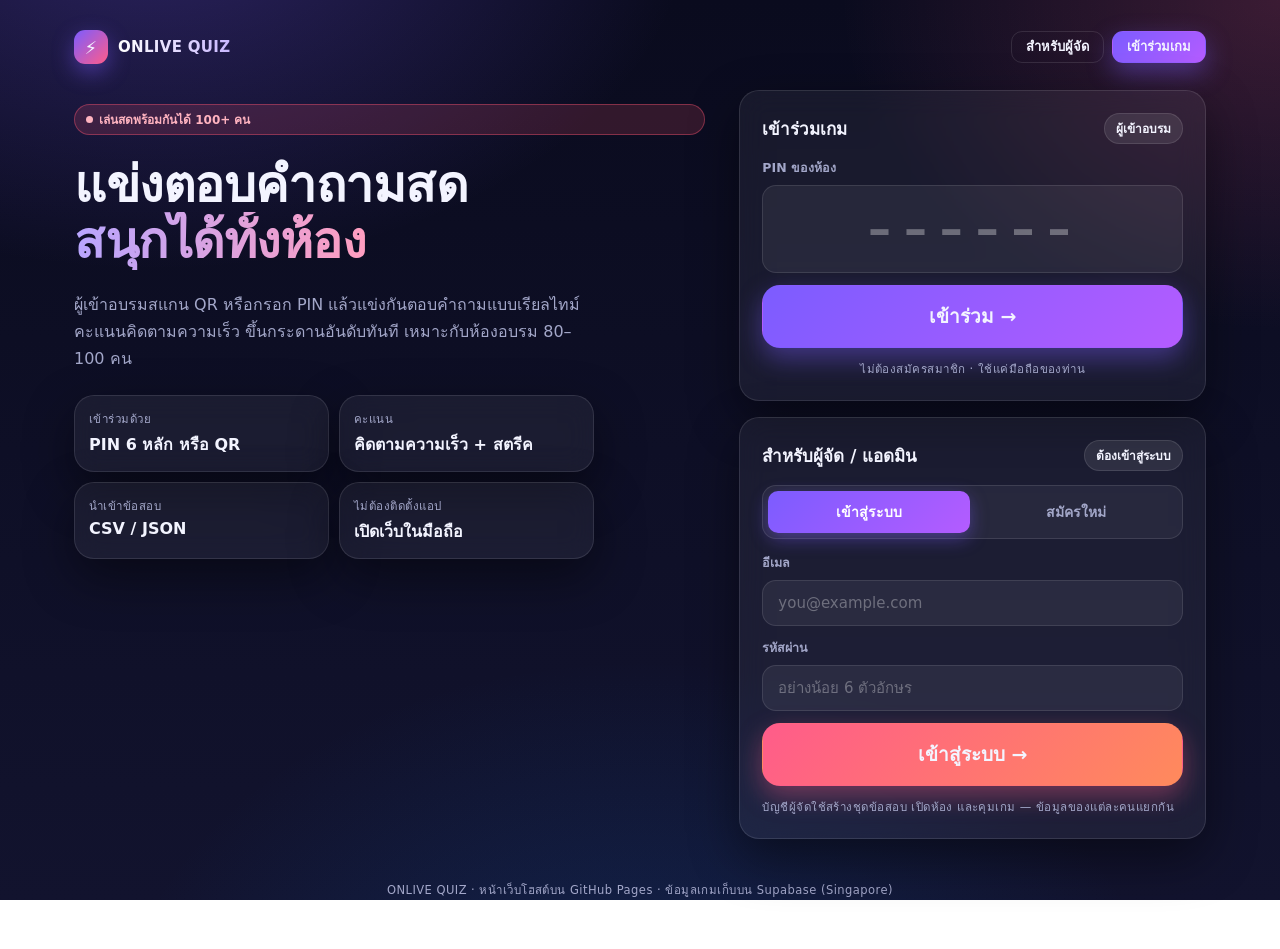
==== docs/index.html @ d0deea10 "feat: live quiz app (Kahoot-style) on GitHub Pages + Supabase - docs/: index, play, host, admin page" ====
<!DOCTYPE html>
<html lang="th">
<head>
<meta charset="utf-8" />
<meta name="viewport" content="width=device-width, initial-scale=1, viewport-fit=cover" />
<meta name="theme-color" content="#0a0b1e" />
<title>ONLIVE QUIZ — เกมตอบคำถามสดสำหรับการอบรม</title>
<link rel="icon" href="data:image/svg+xml,<svg xmlns='http://www.w3.org/2000/svg' viewBox='0 0 100 100'><text y='.9em' font-size='90'>⚡</text></svg>" />
<link rel="stylesheet" href="assets/css/app.css" />
</head>
<body>

<div class="wrap">
  <header class="row-between" style="padding:6px 0 26px">
    <div class="brand">
      <div class="logo">⚡</div>
      <div class="brand-name"><span>ONLIVE QUIZ</span></div>
    </div>
    <div class="row" style="gap:8px">
      <a class="btn btn-sm btn-ghost" href="#host">สำหรับผู้จัด</a>
      <a class="btn btn-sm btn-primary" href="#join">เข้าร่วมเกม</a>
    </div>
  </header>

  <main class="grid" style="grid-template-columns:1.15fr .85fr; align-items:start; gap:34px" id="hero-grid">
    <section class="col" style="gap:22px; padding-top:14px">
      <span class="pill pill-live"><i class="dot"></i> เล่นสดพร้อมกันได้ 100+ คน</span>
      <h1 style="font-size:clamp(30px,4.6vw,50px); font-weight:900; line-height:1.12">
        แข่งตอบคำถามสด<br/>
        <span style="background:linear-gradient(90deg,#b8a6ff,#ff9ec0); -webkit-background-clip:text; background-clip:text; color:transparent">สนุกได้ทั้งห้อง</span>
      </h1>
      <p class="muted" style="font-size:16px; line-height:1.7; max-width:520px">
        ผู้เข้าอบรมสแกน QR หรือกรอก PIN แล้วแข่งกันตอบคำถามแบบเรียลไทม์
        คะแนนคิดตามความเร็ว ขึ้นกระดานอันดับทันที เหมาะกับห้องอบรม 80–100 คน
      </p>
      <div class="grid grid-2" style="gap:10px; max-width:520px">
        <div class="card card-tight" style="padding:14px"><div class="tiny muted">เข้าร่วมด้วย</div><div style="font-weight:800; margin-top:4px">PIN 6 หลัก หรือ QR</div></div>
        <div class="card card-tight" style="padding:14px"><div class="tiny muted">คะแนน</div><div style="font-weight:800; margin-top:4px">คิดตามความเร็ว + สตรีค</div></div>
        <div class="card card-tight" style="padding:14px"><div class="tiny muted">นำเข้าข้อสอบ</div><div style="font-weight:800; margin-top:4px">CSV / JSON</div></div>
        <div class="card card-tight" style="padding:14px"><div class="tiny muted">ไม่ต้องติดตั้งแอป</div><div style="font-weight:800; margin-top:4px">เปิดเว็บในมือถือ</div></div>
      </div>
    </section>

    <section class="col" style="gap:16px">
      <div class="card" id="join">
        <div class="card-head"><div class="card-title">เข้าร่วมเกม</div><span class="pill">ผู้เข้าอบรม</span></div>
        <form id="join-form" class="col" style="gap:12px">
          <label class="field" style="margin:0">
            <span>PIN ของห้อง</span>
            <input id="pin-input" class="input-pin" inputmode="numeric" autocomplete="off"
                   maxlength="6" placeholder="––––––" aria-label="PIN" />
          </label>
          <button class="btn btn-primary btn-xl" type="submit">เข้าร่วม →</button>
        </form>
        <p class="tiny muted tc" style="margin-top:12px">ไม่ต้องสมัครสมาชิก · ใช้แค่มือถือของท่าน</p>
      </div>

      <div class="card" id="host">
        <div class="card-head"><div class="card-title">สำหรับผู้จัด / แอดมิน</div><span class="pill">ต้องเข้าสู่ระบบ</span></div>
        <div class="tabs" id="auth-tabs" style="margin-bottom:14px">
          <button data-mode="login" class="on">เข้าสู่ระบบ</button>
          <button data-mode="signup">สมัครใหม่</button>
        </div>
        <form id="auth-form" class="col" style="gap:12px">
          <label class="field" style="margin:0"><span>อีเมล</span>
            <input id="email" type="email" autocomplete="username" placeholder="you@example.com" required />
          </label>
          <label class="field" style="margin:0"><span>รหัสผ่าน</span>
            <input id="password" type="password" autocomplete="current-password" placeholder="อย่างน้อย 6 ตัวอักษร" required minlength="6" />
          </label>
          <button class="btn btn-accent btn-xl" id="auth-submit" type="submit">เข้าสู่ระบบ →</button>
        </form>
        <p class="tiny muted" style="margin-top:12px; line-height:1.6">
          บัญชีผู้จัดใช้สร้างชุดข้อสอบ เปิดห้อง และคุมเกม — ข้อมูลของแต่ละคนแยกกัน
        </p>
      </div>
    </section>
  </main>

  <footer class="tc muted tiny" style="padding:42px 0 26px">
    ONLIVE QUIZ · หน้าเว็บโฮสต์บน GitHub Pages · ข้อมูลเกมเก็บบน Supabase (Singapore)
  </footer>
</div>

<style>
@media (max-width:880px){
  #hero-grid{grid-template-columns:1fr !important;}
}
</style>

<script src="assets/js/vendor/supabase.js"></script>
<script src="assets/js/config.js"></script>
<script src="assets/js/util.js"></script>
<script src="assets/js/api.js"></script>
<script src="assets/js/page-index.js"></script>
</body>
</html>
---- docs/assets/css/app.css ----
/* ============================================================
   ONLIVE QUIZ — design system
   ธีมมืด อ่านง่ายบนโปรเจกเตอร์ และใหญ่พอสำหรับมือถือ
   ============================================================ */
:root{
  --bg:#0a0b1e;
  --bg-2:#12132e;
  --surface:rgba(255,255,255,.055);
  --surface-2:rgba(255,255,255,.09);
  --border:rgba(255,255,255,.11);
  --text:#f3f4ff;
  --muted:#a3a7c9;
  --primary:#7c5cff;
  --primary-2:#b45cff;
  --accent:#ff5c8a;
  --ok:#2fd27a;
  --warn:#ffc247;
  --bad:#ff5670;
  --radius:20px;
  --radius-sm:12px;
  --shadow:0 18px 50px rgba(0,0,0,.45);
  --a1:#e21b3c; --a2:#1368ce; --a3:#d89e00; --a4:#26890c; --a5:#864cbf; --a6:#0aa3a3;
  --font:"IBM Plex Sans Thai","Noto Sans Thai","Sarabun","Segoe UI",system-ui,-apple-system,sans-serif;
}

*{box-sizing:border-box}
html,body{height:100%}
body{
  margin:0; font-family:var(--font); color:var(--text);
  background:
    radial-gradient(900px 600px at 12% -10%, rgba(124,92,255,.30), transparent 60%),
    radial-gradient(800px 600px at 100% 0%, rgba(255,92,138,.20), transparent 55%),
    radial-gradient(900px 700px at 50% 120%, rgba(19,104,206,.22), transparent 60%),
    linear-gradient(180deg,var(--bg) 0%, var(--bg-2) 100%);
  background-attachment:fixed;
  -webkit-font-smoothing:antialiased;
  overflow-wrap:break-word;
}
a{color:inherit}
h1,h2,h3,h4{margin:0; line-height:1.2; letter-spacing:-.01em}
p{margin:0}
button{font-family:inherit}
::selection{background:rgba(124,92,255,.45)}

.wrap{max-width:1180px; margin:0 auto; padding:24px}
.wrap-narrow{max-width:620px; margin:0 auto; padding:24px}
.center{display:grid; place-items:center}
.hidden{display:none !important}
.row{display:flex; gap:12px; align-items:center}
.row-between{display:flex; gap:12px; align-items:center; justify-content:space-between}
.col{display:flex; flex-direction:column; gap:12px}
.spacer{flex:1}
.muted{color:var(--muted)}
.small{font-size:13px}
.tiny{font-size:11.5px; letter-spacing:.04em}
.mono{font-variant-numeric:tabular-nums; font-family:ui-monospace,SFMono-Regular,Menlo,monospace}
.tc{text-align:center}

/* ---------- brand ---------- */
.brand{display:flex; align-items:center; gap:10px; font-weight:800; letter-spacing:.02em}
.brand .logo{
  width:34px; height:34px; border-radius:11px; display:grid; place-items:center; font-size:18px;
  background:linear-gradient(135deg,var(--primary),var(--accent)); box-shadow:0 8px 22px rgba(124,92,255,.45);
}
.brand-name{font-size:15px}
.brand-name span{background:linear-gradient(90deg,#fff,#c9b8ff); -webkit-background-clip:text; background-clip:text; color:transparent}

/* ---------- cards ---------- */
.card{
  background:var(--surface); border:1px solid var(--border); border-radius:var(--radius);
  padding:22px; box-shadow:var(--shadow); backdrop-filter:blur(14px); -webkit-backdrop-filter:blur(14px);
}
.card-tight{padding:16px}
.card-head{display:flex; align-items:center; justify-content:space-between; gap:12px; margin-bottom:14px}
.card-title{font-size:17px; font-weight:700}

/* ---------- form ---------- */
label.field{display:block; margin-bottom:14px}
label.field > span{display:block; font-size:12.5px; color:var(--muted); margin-bottom:7px; font-weight:600}
input,textarea,select{
  width:100%; padding:13px 15px; border-radius:14px; color:var(--text); font-size:15px;
  background:rgba(255,255,255,.06); border:1px solid var(--border); outline:none;
  transition:border-color .15s, background .15s, box-shadow .15s; font-family:inherit;
}
input:focus,textarea:focus,select:focus{border-color:rgba(124,92,255,.85); background:rgba(124,92,255,.10); box-shadow:0 0 0 4px rgba(124,92,255,.16)}
input::placeholder,textarea::placeholder{color:rgba(255,255,255,.32)}
textarea{resize:vertical; min-height:90px; line-height:1.55}
select option{background:#191a35; color:#fff}

.input-pin{
  font-size:clamp(30px,9vw,46px); font-weight:800; letter-spacing:.28em; text-align:center;
  padding:16px 18px 16px 24px; font-variant-numeric:tabular-nums;
}
.input-nick{font-size:19px; font-weight:600; text-align:center}

/* ---------- buttons ---------- */
.btn{
  display:inline-flex; align-items:center; justify-content:center; gap:9px;
  padding:13px 22px; border-radius:14px; border:1px solid var(--border);
  background:var(--surface-2); color:var(--text); font-size:15px; font-weight:700;
  cursor:pointer; transition:transform .12s, filter .15s, background .15s, opacity .15s;
  text-decoration:none; white-space:nowrap; line-height:1.1;
}
.btn:hover{filter:brightness(1.12)}
.btn:active{transform:scale(.975)}
.btn:disabled{opacity:.45; cursor:not-allowed; transform:none; filter:none}
.btn-primary{background:linear-gradient(135deg,var(--primary),var(--primary-2)); border-color:transparent; box-shadow:0 10px 26px rgba(124,92,255,.42)}
.btn-accent{background:linear-gradient(135deg,#ff5c8a,#ff8a5c); border-color:transparent; box-shadow:0 10px 26px rgba(255,92,138,.38)}
.btn-ok{background:linear-gradient(135deg,#22b866,#2fd27a); border-color:transparent; box-shadow:0 10px 26px rgba(47,210,122,.30); color:#04240f}
.btn-ghost{background:transparent}
.btn-danger{background:rgba(255,86,112,.14); border-color:rgba(255,86,112,.4); color:#ffd0d6}
.btn-lg{padding:17px 30px; font-size:17px; border-radius:16px}
.btn-xl{padding:20px 34px; font-size:19px; border-radius:18px; width:100%}
.btn-sm{padding:8px 14px; font-size:13px; border-radius:11px}
.btn-icon{padding:9px; width:38px; height:38px; border-radius:11px}
.btn-block{width:100%}

/* ---------- badges / pills ---------- */
.pill{display:inline-flex; align-items:center; gap:6px; padding:5px 11px; border-radius:999px; font-size:12px; font-weight:700; background:var(--surface-2); border:1px solid var(--border)}
.pill-ok{background:rgba(47,210,122,.16); border-color:rgba(47,210,122,.35); color:#8cf3b8}
.pill-warn{background:rgba(255,194,71,.14); border-color:rgba(255,194,71,.35); color:#ffd98a}
.pill-live{background:rgba(255,86,112,.16); border-color:rgba(255,86,112,.4); color:#ffb3c0}
.dot{width:7px; height:7px; border-radius:50%; background:currentColor; box-shadow:0 0 0 0 currentColor; animation:pulse 1.8s infinite}
@keyframes pulse{0%{box-shadow:0 0 0 0 rgba(255,86,112,.55)}70%{box-shadow:0 0 0 9px rgba(255,86,112,0)}100%{box-shadow:0 0 0 0 rgba(255,86,112,0)}}

/* ---------- layout bits ---------- */
.grid{display:grid; gap:16px}
.grid-2{grid-template-columns:repeat(2,minmax(0,1fr))}
.grid-3{grid-template-columns:repeat(3,minmax(0,1fr))}
@media(max-width:820px){.grid-2,.grid-3{grid-template-columns:1fr}}

/* ---------- answer buttons ---------- */
.answers{display:grid; grid-template-columns:repeat(2,minmax(0,1fr)); gap:12px}
.answers.count-2{grid-template-columns:1fr}
.answers.count-3 .ans:last-child{grid-column:span 2}
.answers.single{grid-template-columns:1fr}
.ans{
  position:relative; display:flex; align-items:center; gap:13px; text-align:left;
  padding:19px 18px; border-radius:16px; border:none; color:#fff; font-weight:700;
  font-size:clamp(15px,2.1vw,19px); cursor:pointer; min-height:74px;
  box-shadow:0 9px 22px rgba(0,0,0,.32); transition:transform .1s, filter .15s, opacity .2s;
  overflow:hidden;
}
.ans:hover:not(:disabled){filter:brightness(1.09); transform:translateY(-2px)}
.ans:active:not(:disabled){transform:scale(.985)}
.ans:disabled{cursor:default}
.ans .shape{flex:0 0 auto; font-size:21px; opacity:.95; width:26px; text-align:center}
.ans .lbl{flex:1; line-height:1.3}
.ans .mark{flex:0 0 auto; font-size:19px}
.ans .bar{position:absolute; left:0; bottom:0; height:4px; background:rgba(255,255,255,.35); width:0; transition:width .2s}
.ans.c1{background:linear-gradient(135deg,#e21b3c,#c2112f)}
.ans.c2{background:linear-gradient(135deg,#1368ce,#0f55ab)}
.ans.c3{background:linear-gradient(135deg,#d89e00,#b98600)}
.ans.c4{background:linear-gradient(135deg,#26890c,#1d6d09)}
.ans.c5{background:linear-gradient(135deg,#864cbf,#6f3ba3)}
.ans.c6{background:linear-gradient(135deg,#0aa3a3,#078787)}
.ans.chosen{outline:4px solid rgba(255,255,255,.92); outline-offset:3px}
.ans.dim{opacity:.32; filter:grayscale(.55)}
.ans.correct{animation:pop .4s ease; box-shadow:0 0 0 4px rgba(47,210,122,.75), 0 10px 26px rgba(0,0,0,.4)}
.ans.wrong{animation:shake .35s}
@keyframes pop{0%{transform:scale(1)}45%{transform:scale(1.035)}100%{transform:scale(1)}}
@keyframes shake{0%,100%{transform:translateX(0)}22%{transform:translateX(-7px)}55%{transform:translateX(6px)}80%{transform:translateX(-3px)}}

/* ---------- timer ---------- */
.timer{position:relative; display:grid; place-items:center; width:86px; height:86px; flex:0 0 auto}
.timer svg{transform:rotate(-90deg); width:86px; height:86px}
.timer circle{fill:none; stroke-width:7; stroke-linecap:round}
.timer .track{stroke:rgba(255,255,255,.12)}
.timer .prog{stroke:url(#tg); transition:stroke-dashoffset .25s linear}
.timer .num{position:absolute; font-size:27px; font-weight:800; font-variant-numeric:tabular-nums}

/* ---------- player join card ---------- */
.hero{min-height:100dvh; display:grid; place-items:center; padding:26px 16px}
.hero-card{width:100%; max-width:460px}
.join-logo{width:74px; height:74px; margin:0 auto 16px; border-radius:22px; display:grid; place-items:center; font-size:36px;
  background:linear-gradient(135deg,var(--primary),var(--accent)); box-shadow:0 16px 42px rgba(124,92,255,.5)}

/* ---------- question screen (player) ---------- */
.play-shell{min-height:100dvh; display:flex; flex-direction:column; padding:14px; gap:12px; max-width:820px; margin:0 auto}
.play-top{display:flex; align-items:center; gap:10px; padding:4px 2px}
.prompt{
  font-size:clamp(19px,3.4vw,27px); font-weight:800; line-height:1.35; text-align:center;
  padding:20px 18px; border-radius:18px; background:var(--surface); border:1px solid var(--border);
  min-height:96px; display:grid; place-items:center;
}
.qimg{max-height:190px; max-width:100%; border-radius:14px; object-fit:contain; margin:0 auto; display:block}

/* ---------- misc ---------- */
.pin-display{font-size:clamp(44px,10vw,74px); font-weight:900; letter-spacing:.14em; font-variant-numeric:tabular-nums; line-height:1}
.qr{background:#fff; padding:10px; border-radius:14px; width:174px; height:174px; display:grid; place-items:center}
.qr svg{width:154px; height:154px; display:block}
.players-grid{display:grid; grid-template-columns:repeat(auto-fill,minmax(132px,1fr)); gap:8px}
.player-chip{
  padding:10px 12px; border-radius:12px; background:var(--surface-2); border:1px solid var(--border);
  font-weight:600; font-size:14px; display:flex; align-items:center; gap:7px; animation:slidein .3s ease;
  overflow:hidden; text-overflow:ellipsis; white-space:nowrap;
}
@keyframes slidein{from{opacity:0; transform:translateY(7px)}to{opacity:1; transform:none}}
.players-grid.empty{border:1px dashed rgba(255,255,255,.14); border-radius:14px; padding:22px; text-align:center; color:var(--muted); font-size:13.5px}

.res-list{display:flex; flex-direction:column; gap:7px}
.res-row{display:flex; align-items:center; gap:10px; padding:10px 12px; border-radius:12px; background:var(--surface-2); animation:slidein .25s}
.res-row.me{background:rgba(124,92,255,.22); border:1px solid rgba(124,92,255,.5)}
.rank{width:26px; text-align:center; font-weight:800; color:var(--muted); font-variant-numeric:tabular-nums}
.rank.top{color:var(--warn)}

.bars{display:flex; flex-direction:column; gap:9px}
.bar-row{display:grid; grid-template-columns:1fr 46px; gap:10px; align-items:center}
.bar-wrap{height:26px; border-radius:8px; background:rgba(255,255,255,.07); overflow:hidden}
.bar-fill{height:100%; border-radius:8px; transition:width .6s cubic-bezier(.2,.8,.2,1)}
.bar-row .n{font-weight:800; font-size:14px; text-align:right; font-variant-numeric:tabular-nums}

.stat{display:flex; flex-direction:column; gap:2px}
.stat .v{font-size:26px; font-weight:800; line-height:1; font-variant-numeric:tabular-nums}
.stat .k{font-size:11.5px; color:var(--muted); letter-spacing:.05em; text-transform:uppercase}

.toast-host{position:fixed; left:50%; bottom:22px; transform:translateX(-50%); z-index:9999; display:flex; flex-direction:column; gap:8px; align-items:center; pointer-events:none; width:calc(100% - 32px); max-width:420px}
.toast{
  padding:12px 18px; border-radius:14px; background:rgba(24,25,48,.97); border:1px solid var(--border);
  font-size:14px; font-weight:600; box-shadow:0 14px 40px rgba(0,0,0,.5); animation:toastin .25s ease;
  text-align:center;
}
.toast.err{background:rgba(90,18,32,.97); border-color:rgba(255,86,112,.5); color:#ffd9e0}
.toast.ok{background:rgba(14,66,40,.97); border-color:rgba(47,210,122,.45); color:#b9ffd6}
@keyframes toastin{from{opacity:0; transform:translateY(10px)}to{opacity:1; transform:none}}

/* ---------- quiz admin ---------- */
.quiz-card{display:flex; flex-direction:column; gap:12px; padding:18px; border-radius:16px; background:var(--surface); border:1px solid var(--border); transition:transform .15s, border-color .15s}
.quiz-card:hover{transform:translateY(-2px); border-color:rgba(124,92,255,.5)}
.quiz-emoji{width:48px; height:48px; border-radius:14px; display:grid; place-items:center; font-size:24px; background:var(--surface-2); border:1px solid var(--border)}
.q-item{padding:14px; border-radius:14px; background:var(--surface); border:1px solid var(--border); display:flex; flex-direction:column; gap:10px}
.q-item .qnum{width:26px; height:26px; border-radius:8px; background:rgba(124,92,255,.25); color:#d7ccff; display:grid; place-items:center; font-size:12.5px; font-weight:800; flex:0 0 auto}
.opt-dot{width:11px; height:11px; border-radius:50%; display:inline-block; margin-right:6px}
.correct-tag{font-size:11px; font-weight:800; color:#04140a; background:var(--ok); padding:2px 7px; border-radius:6px}

table.tbl{width:100%; border-collapse:collapse; font-size:14px}
table.tbl th{text-align:left; font-size:11.5px; letter-spacing:.05em; text-transform:uppercase; color:var(--muted); padding:8px 10px; border-bottom:1px solid var(--border)}
table.tbl td{padding:10px; border-bottom:1px solid rgba(255,255,255,.06)}

.tabs{display:flex; gap:6px; padding:5px; border-radius:14px; background:rgba(255,255,255,.05); border:1px solid var(--border)}
.tabs button{flex:1; padding:10px 14px; border-radius:10px; border:none; background:transparent; color:var(--muted); font-weight:700; font-size:14px; cursor:pointer; transition:.15s}
.tabs button.on{background:linear-gradient(135deg,var(--primary),var(--primary-2)); color:#fff; box-shadow:0 6px 18px rgba(124,92,255,.4)}

.lobby-hero{display:grid; grid-template-columns:1fr auto; gap:26px; align-items:center}
@media(max-width:720px){.lobby-hero{grid-template-columns:1fr; justify-items:center; text-align:center}}

.loader{width:26px; height:26px; border-radius:50%; border:3px solid rgba(255,255,255,.18); border-top-color:#fff; animation:spin .7s linear infinite; margin:0 auto}
@keyframes spin{to{transform:rotate(360deg)}}
.screen{display:none; flex-direction:column; gap:14px}
.screen.on{display:flex}
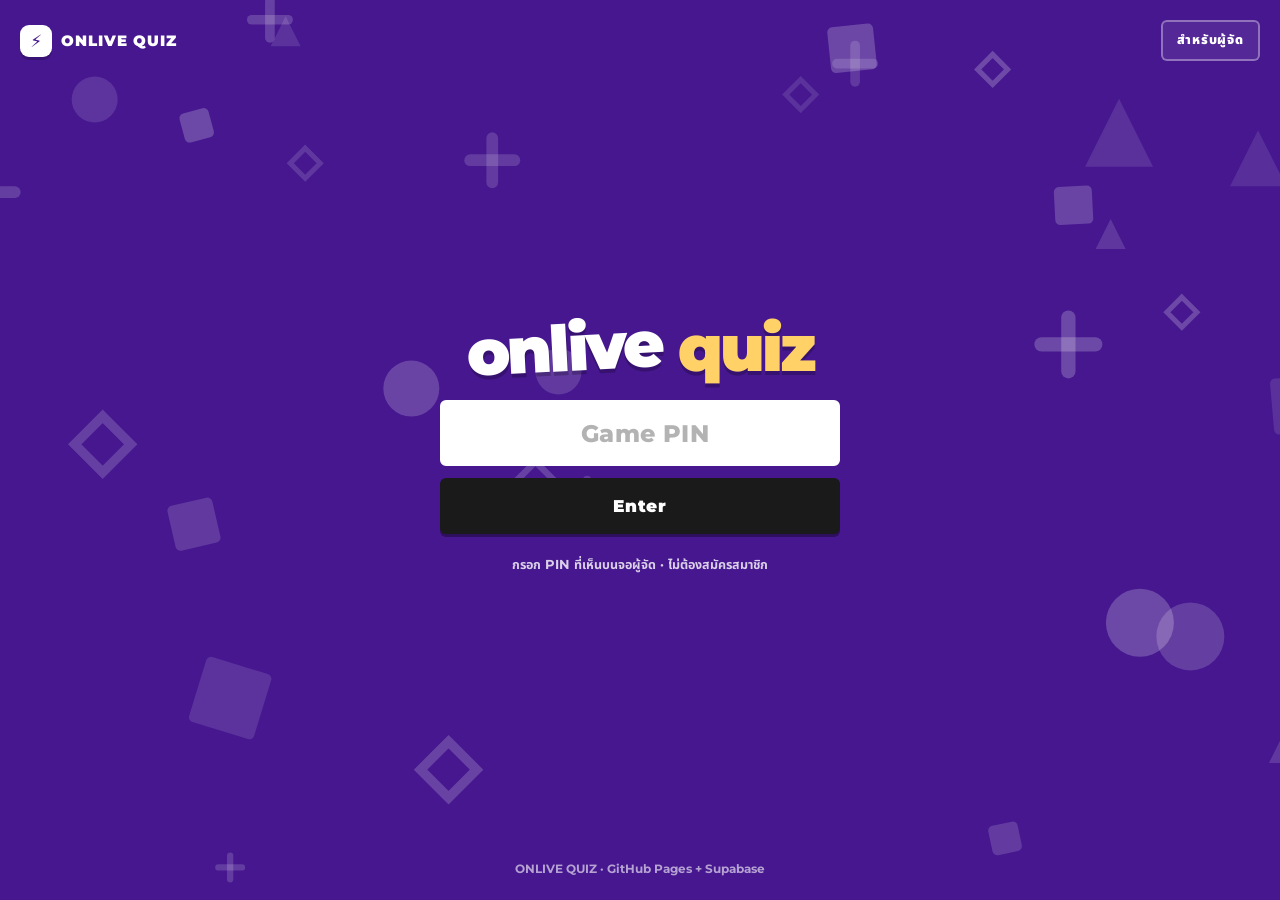
==== commit 62540e4c: "style: redesign UI to Kahoot visual language - purple confetti background + white cards (players), w" ====
--- a/docs/index.html
+++ b/docs/index.html
@@ -3,60 +3,41 @@
 <head>
 <meta charset="utf-8" />
 <meta name="viewport" content="width=device-width, initial-scale=1, viewport-fit=cover" />
-<meta name="theme-color" content="#0a0b1e" />
+<meta name="theme-color" content="#46178f" />
 <title>ONLIVE QUIZ — เกมตอบคำถามสดสำหรับการอบรม</title>
-<link rel="icon" href="data:image/svg+xml,<svg xmlns='http://www.w3.org/2000/svg' viewBox='0 0 100 100'><text y='.9em' font-size='90'>⚡</text></svg>" />
+<link rel="icon" href="data:image/svg+xml,<svg xmlns='http://www.w3.org/2000/svg' viewBox='0 0 100 100'><rect width='100' height='100' rx='22' fill='%2346178f'/><text x='50' y='72' font-size='58' text-anchor='middle' fill='white' font-family='sans-serif' font-weight='bold'>Q</text></svg>" />
 <link rel="stylesheet" href="assets/css/app.css" />
 </head>
-<body>
+<body class="theme-join">
 
-<div class="wrap">
-  <header class="row-between" style="padding:6px 0 26px">
+<div class="k-page">
+
+  <header class="k-topbar">
     <div class="brand">
       <div class="logo">⚡</div>
-      <div class="brand-name"><span>ONLIVE QUIZ</span></div>
+      <div class="brand-name">Onlive Quiz</div>
     </div>
-    <div class="row" style="gap:8px">
-      <a class="btn btn-sm btn-ghost" href="#host">สำหรับผู้จัด</a>
-      <a class="btn btn-sm btn-primary" href="#join">เข้าร่วมเกม</a>
-    </div>
+    <button class="k-link" id="toggle-host">สำหรับผู้จัด</button>
   </header>
 
-  <main class="grid" style="grid-template-columns:1.15fr .85fr; align-items:start; gap:34px" id="hero-grid">
-    <section class="col" style="gap:22px; padding-top:14px">
-      <span class="pill pill-live"><i class="dot"></i> เล่นสดพร้อมกันได้ 100+ คน</span>
-      <h1 style="font-size:clamp(30px,4.6vw,50px); font-weight:900; line-height:1.12">
-        แข่งตอบคำถามสด<br/>
-        <span style="background:linear-gradient(90deg,#b8a6ff,#ff9ec0); -webkit-background-clip:text; background-clip:text; color:transparent">สนุกได้ทั้งห้อง</span>
-      </h1>
-      <p class="muted" style="font-size:16px; line-height:1.7; max-width:520px">
-        ผู้เข้าอบรมสแกน QR หรือกรอก PIN แล้วแข่งกันตอบคำถามแบบเรียลไทม์
-        คะแนนคิดตามความเร็ว ขึ้นกระดานอันดับทันที เหมาะกับห้องอบรม 80–100 คน
-      </p>
-      <div class="grid grid-2" style="gap:10px; max-width:520px">
-        <div class="card card-tight" style="padding:14px"><div class="tiny muted">เข้าร่วมด้วย</div><div style="font-weight:800; margin-top:4px">PIN 6 หลัก หรือ QR</div></div>
-        <div class="card card-tight" style="padding:14px"><div class="tiny muted">คะแนน</div><div style="font-weight:800; margin-top:4px">คิดตามความเร็ว + สตรีค</div></div>
-        <div class="card card-tight" style="padding:14px"><div class="tiny muted">นำเข้าข้อสอบ</div><div style="font-weight:800; margin-top:4px">CSV / JSON</div></div>
-        <div class="card card-tight" style="padding:14px"><div class="tiny muted">ไม่ต้องติดตั้งแอป</div><div style="font-weight:800; margin-top:4px">เปิดเว็บในมือถือ</div></div>
-      </div>
-    </section>
+  <main class="k-main">
+    <div class="k-logo-big"><span>onlive</span> <em>quiz</em></div>
 
-    <section class="col" style="gap:16px">
-      <div class="card" id="join">
-        <div class="card-head"><div class="card-title">เข้าร่วมเกม</div><span class="pill">ผู้เข้าอบรม</span></div>
-        <form id="join-form" class="col" style="gap:12px">
-          <label class="field" style="margin:0">
-            <span>PIN ของห้อง</span>
-            <input id="pin-input" class="input-pin" inputmode="numeric" autocomplete="off"
-                   maxlength="6" placeholder="––––––" aria-label="PIN" />
-          </label>
-          <button class="btn btn-primary btn-xl" type="submit">เข้าร่วม →</button>
-        </form>
-        <p class="tiny muted tc" style="margin-top:12px">ไม่ต้องสมัครสมาชิก · ใช้แค่มือถือของท่าน</p>
-      </div>
+    <form class="k-join" id="join-form" autocomplete="off">
+      <input id="pin-input" class="k-input" inputmode="numeric" maxlength="6"
+             placeholder="Game PIN" aria-label="Game PIN" />
+      <button class="btn-enter" type="submit">Enter</button>
+    </form>
 
-      <div class="card" id="host">
-        <div class="card-head"><div class="card-title">สำหรับผู้จัด / แอดมิน</div><span class="pill">ต้องเข้าสู่ระบบ</span></div>
+    <p class="k-note">กรอก PIN ที่เห็นบนจอผู้จัด · ไม่ต้องสมัครสมาชิก</p>
+
+    <!-- ============ ผู้จัด ============ -->
+    <div class="k-host hidden" id="host">
+      <div class="card">
+        <div class="card-head">
+          <div class="card-title">สำหรับผู้จัด / แอดมิน</div>
+          <span class="pill" id="host-badge">ต้องเข้าสู่ระบบ</span>
+        </div>
         <div class="tabs" id="auth-tabs" style="margin-bottom:14px">
           <button data-mode="login" class="on">เข้าสู่ระบบ</button>
           <button data-mode="signup">สมัครใหม่</button>
@@ -68,25 +49,19 @@
           <label class="field" style="margin:0"><span>รหัสผ่าน</span>
             <input id="password" type="password" autocomplete="current-password" placeholder="อย่างน้อย 6 ตัวอักษร" required minlength="6" />
           </label>
-          <button class="btn btn-accent btn-xl" id="auth-submit" type="submit">เข้าสู่ระบบ →</button>
+          <button class="btn-enter" id="auth-submit" type="submit">เข้าสู่ระบบ</button>
         </form>
         <p class="tiny muted" style="margin-top:12px; line-height:1.6">
-          บัญชีผู้จัดใช้สร้างชุดข้อสอบ เปิดห้อง และคุมเกม — ข้อมูลของแต่ละคนแยกกัน
+          บัญชีผู้จัดใช้สร้างชุดข้อสอบ เปิดห้อง และคุมเกม
         </p>
       </div>
-    </section>
+    </div>
   </main>
 
-  <footer class="tc muted tiny" style="padding:42px 0 26px">
-    ONLIVE QUIZ · หน้าเว็บโฮสต์บน GitHub Pages · ข้อมูลเกมเก็บบน Supabase (Singapore)
+  <footer class="tc" style="padding:10px 0 4px; color:rgba(255,255,255,.6); font-size:11.5px; font-weight:700">
+    ONLIVE QUIZ · GitHub Pages + Supabase
   </footer>
 </div>
-
-<style>
-@media (max-width:880px){
-  #hero-grid{grid-template-columns:1fr !important;}
-}
-</style>
 
 <script src="assets/js/vendor/supabase.js"></script>
 <script src="assets/js/config.js"></script>
--- a/docs/assets/css/app.css
+++ b/docs/assets/css/app.css
@@ -1,250 +1,548 @@
-/* ============================================================
-   ONLIVE QUIZ — design system
-   ธีมมืด อ่านง่ายบนโปรเจกเตอร์ และใหญ่พอสำหรับมือถือ
-   ============================================================ */
+/* ============================================================================
+   ONLIVE QUIZ — visual system (Kahoot-style)
+   ผู้เล่น = พื้นม่วง + การ์ดขาว / จอผู้จัด = พื้นขาว อ่านชัดบนโปรเจกเตอร์
+   ============================================================================ */
+
+@font-face{
+  font-family:"Montserrat";
+  src:url("../fonts/montserrat-latin.woff2") format("woff2");
+  font-weight:100 900; font-style:normal; font-display:swap;
+}
+@font-face{
+  font-family:"Noto Sans Thai";
+  src:url("../fonts/noto-sans-thai.woff2") format("woff2");
+  font-weight:100 900; font-style:normal; font-display:swap;
+}
+
 :root{
-  --bg:#0a0b1e;
-  --bg-2:#12132e;
-  --surface:rgba(255,255,255,.055);
-  --surface-2:rgba(255,255,255,.09);
-  --border:rgba(255,255,255,.11);
-  --text:#f3f4ff;
-  --muted:#a3a7c9;
-  --primary:#7c5cff;
-  --primary-2:#b45cff;
-  --accent:#ff5c8a;
-  --ok:#2fd27a;
-  --warn:#ffc247;
-  --bad:#ff5670;
-  --radius:20px;
-  --radius-sm:12px;
-  --shadow:0 18px 50px rgba(0,0,0,.45);
-  --a1:#e21b3c; --a2:#1368ce; --a3:#d89e00; --a4:#26890c; --a5:#864cbf; --a6:#0aa3a3;
-  --font:"IBM Plex Sans Thai","Noto Sans Thai","Sarabun","Segoe UI",system-ui,-apple-system,sans-serif;
+  --purple:#46178f;
+  --purple-2:#5b21b6;
+  --purple-3:#864cbf;
+  --purple-deep:#2b0a5f;
+  --ink:#1a1a1a;
+  --ink-2:#3d3d3d;
+  --gray:#6b6b6b;
+  --line:#e2e2e2;
+  --bg:#f2f2f2;
+  --white:#fff;
+
+  --a1:#e21b43;   /* สามเหลี่ยม แดง */
+  --a2:#1368ce;   /* ข้าวหลามตัด น้ำเงิน */
+  --a3:#ffa602;   /* วงกลม เหลือง */
+  --a4:#26890c;   /* สี่เหลี่ยม เขียว */
+  --a5:#864cbf;
+  --a6:#0aa3a3;
+
+  --ok:#26890c;
+  --bad:#e21b43;
+
+  --radius:10px;
+  --radius-lg:16px;
+  --shadow-card:0 2px 0 rgba(0,0,0,.07), 0 10px 30px rgba(0,0,0,.10);
+  --shadow-tile:inset 0 -5px 0 rgba(0,0,0,.20);
+  --font:"Montserrat","Noto Sans Thai","Sarabun",system-ui,-apple-system,"Segoe UI",sans-serif;
+
+  --fg:var(--ink);
+  --muted:var(--gray);
 }
 
 *{box-sizing:border-box}
-html,body{height:100%}
+html{-webkit-text-size-adjust:100%}
 body{
-  margin:0; font-family:var(--font); color:var(--text);
-  background:
-    radial-gradient(900px 600px at 12% -10%, rgba(124,92,255,.30), transparent 60%),
-    radial-gradient(800px 600px at 100% 0%, rgba(255,92,138,.20), transparent 55%),
-    radial-gradient(900px 700px at 50% 120%, rgba(19,104,206,.22), transparent 60%),
-    linear-gradient(180deg,var(--bg) 0%, var(--bg-2) 100%);
-  background-attachment:fixed;
+  margin:0; min-height:100vh;
+  font-family:var(--font);
+  color:var(--fg);
+  background:var(--bg);
+  font-weight:600;
   -webkit-font-smoothing:antialiased;
   overflow-wrap:break-word;
 }
 a{color:inherit}
-h1,h2,h3,h4{margin:0; line-height:1.2; letter-spacing:-.01em}
+h1,h2,h3,h4{margin:0; line-height:1.15; letter-spacing:-.02em}
 p{margin:0}
-button{font-family:inherit}
-::selection{background:rgba(124,92,255,.45)}
-
-.wrap{max-width:1180px; margin:0 auto; padding:24px}
-.wrap-narrow{max-width:620px; margin:0 auto; padding:24px}
+button,input,textarea,select{font-family:inherit}
+::selection{background:rgba(70,23,143,.25)}
+
+/* ---------- พื้นหลังธีมม่วง (หน้าแรก + ผู้เล่น) ---------- */
+body.theme-play,
+body.theme-join{
+  --fg:#fff; --muted:rgba(255,255,255,.78);
+  background:var(--purple);
+}
+body.theme-play::before,
+body.theme-join::before{
+  content:""; position:fixed; inset:0; z-index:0; pointer-events:none;
+  background:url("../img/confetti.svg") center/cover no-repeat;
+}
+body.theme-play > *,
+body.theme-join > *{position:relative; z-index:1}
+
+/* ---------- helpers ---------- */
+.hidden{display:none !important}
+.wrap{max-width:1200px; margin:0 auto; padding:22px}
+.wrap-narrow{max-width:600px; margin:0 auto; padding:22px}
 .center{display:grid; place-items:center}
-.hidden{display:none !important}
-.row{display:flex; gap:12px; align-items:center}
+.row{display:flex; gap:10px; align-items:center}
 .row-between{display:flex; gap:12px; align-items:center; justify-content:space-between}
 .col{display:flex; flex-direction:column; gap:12px}
 .spacer{flex:1}
 .muted{color:var(--muted)}
-.small{font-size:13px}
-.tiny{font-size:11.5px; letter-spacing:.04em}
-.mono{font-variant-numeric:tabular-nums; font-family:ui-monospace,SFMono-Regular,Menlo,monospace}
+.small{font-size:13.5px}
+.tiny{font-size:11.5px; letter-spacing:.06em}
+.mono{font-variant-numeric:tabular-nums; font-feature-settings:"tnum"}
 .tc{text-align:center}
-
-/* ---------- brand ---------- */
-.brand{display:flex; align-items:center; gap:10px; font-weight:800; letter-spacing:.02em}
-.brand .logo{
-  width:34px; height:34px; border-radius:11px; display:grid; place-items:center; font-size:18px;
-  background:linear-gradient(135deg,var(--primary),var(--accent)); box-shadow:0 8px 22px rgba(124,92,255,.45);
-}
-.brand-name{font-size:15px}
-.brand-name span{background:linear-gradient(90deg,#fff,#c9b8ff); -webkit-background-clip:text; background-clip:text; color:transparent}
-
-/* ---------- cards ---------- */
-.card{
-  background:var(--surface); border:1px solid var(--border); border-radius:var(--radius);
-  padding:22px; box-shadow:var(--shadow); backdrop-filter:blur(14px); -webkit-backdrop-filter:blur(14px);
-}
-.card-tight{padding:16px}
-.card-head{display:flex; align-items:center; justify-content:space-between; gap:12px; margin-bottom:14px}
-.card-title{font-size:17px; font-weight:700}
-
-/* ---------- form ---------- */
-label.field{display:block; margin-bottom:14px}
-label.field > span{display:block; font-size:12.5px; color:var(--muted); margin-bottom:7px; font-weight:600}
-input,textarea,select{
-  width:100%; padding:13px 15px; border-radius:14px; color:var(--text); font-size:15px;
-  background:rgba(255,255,255,.06); border:1px solid var(--border); outline:none;
-  transition:border-color .15s, background .15s, box-shadow .15s; font-family:inherit;
-}
-input:focus,textarea:focus,select:focus{border-color:rgba(124,92,255,.85); background:rgba(124,92,255,.10); box-shadow:0 0 0 4px rgba(124,92,255,.16)}
-input::placeholder,textarea::placeholder{color:rgba(255,255,255,.32)}
-textarea{resize:vertical; min-height:90px; line-height:1.55}
-select option{background:#191a35; color:#fff}
-
-.input-pin{
-  font-size:clamp(30px,9vw,46px); font-weight:800; letter-spacing:.28em; text-align:center;
-  padding:16px 18px 16px 24px; font-variant-numeric:tabular-nums;
-}
-.input-nick{font-size:19px; font-weight:600; text-align:center}
-
-/* ---------- buttons ---------- */
-.btn{
-  display:inline-flex; align-items:center; justify-content:center; gap:9px;
-  padding:13px 22px; border-radius:14px; border:1px solid var(--border);
-  background:var(--surface-2); color:var(--text); font-size:15px; font-weight:700;
-  cursor:pointer; transition:transform .12s, filter .15s, background .15s, opacity .15s;
-  text-decoration:none; white-space:nowrap; line-height:1.1;
-}
-.btn:hover{filter:brightness(1.12)}
-.btn:active{transform:scale(.975)}
-.btn:disabled{opacity:.45; cursor:not-allowed; transform:none; filter:none}
-.btn-primary{background:linear-gradient(135deg,var(--primary),var(--primary-2)); border-color:transparent; box-shadow:0 10px 26px rgba(124,92,255,.42)}
-.btn-accent{background:linear-gradient(135deg,#ff5c8a,#ff8a5c); border-color:transparent; box-shadow:0 10px 26px rgba(255,92,138,.38)}
-.btn-ok{background:linear-gradient(135deg,#22b866,#2fd27a); border-color:transparent; box-shadow:0 10px 26px rgba(47,210,122,.30); color:#04240f}
-.btn-ghost{background:transparent}
-.btn-danger{background:rgba(255,86,112,.14); border-color:rgba(255,86,112,.4); color:#ffd0d6}
-.btn-lg{padding:17px 30px; font-size:17px; border-radius:16px}
-.btn-xl{padding:20px 34px; font-size:19px; border-radius:18px; width:100%}
-.btn-sm{padding:8px 14px; font-size:13px; border-radius:11px}
-.btn-icon{padding:9px; width:38px; height:38px; border-radius:11px}
-.btn-block{width:100%}
-
-/* ---------- badges / pills ---------- */
-.pill{display:inline-flex; align-items:center; gap:6px; padding:5px 11px; border-radius:999px; font-size:12px; font-weight:700; background:var(--surface-2); border:1px solid var(--border)}
-.pill-ok{background:rgba(47,210,122,.16); border-color:rgba(47,210,122,.35); color:#8cf3b8}
-.pill-warn{background:rgba(255,194,71,.14); border-color:rgba(255,194,71,.35); color:#ffd98a}
-.pill-live{background:rgba(255,86,112,.16); border-color:rgba(255,86,112,.4); color:#ffb3c0}
-.dot{width:7px; height:7px; border-radius:50%; background:currentColor; box-shadow:0 0 0 0 currentColor; animation:pulse 1.8s infinite}
-@keyframes pulse{0%{box-shadow:0 0 0 0 rgba(255,86,112,.55)}70%{box-shadow:0 0 0 9px rgba(255,86,112,0)}100%{box-shadow:0 0 0 0 rgba(255,86,112,0)}}
-
-/* ---------- layout bits ---------- */
 .grid{display:grid; gap:16px}
 .grid-2{grid-template-columns:repeat(2,minmax(0,1fr))}
 .grid-3{grid-template-columns:repeat(3,minmax(0,1fr))}
-@media(max-width:820px){.grid-2,.grid-3{grid-template-columns:1fr}}
-
-/* ---------- answer buttons ---------- */
+@media(max-width:860px){.grid-2,.grid-3{grid-template-columns:1fr}}
+
+/* ---------- โลโก้ ---------- */
+.brand{display:flex; align-items:center; gap:9px; font-weight:900; letter-spacing:-.02em}
+.brand .logo{
+  width:32px; height:32px; border-radius:9px; display:grid; place-items:center; font-size:17px;
+  background:#fff; color:var(--purple); box-shadow:0 3px 0 rgba(0,0,0,.18);
+}
+.brand-name{font-size:15px; text-transform:uppercase; letter-spacing:.06em}
+body.theme-host .brand .logo,
+body.theme-admin .brand .logo{background:var(--purple); color:#fff}
+
+/* โลโก้ใหญ่กลางหน้าร่วมเกม */
+.k-logo-big{
+  font-weight:900; font-size:clamp(40px,9vw,64px); line-height:.95; text-align:center;
+  letter-spacing:-.045em; color:#fff;
+  text-shadow:0 4px 0 rgba(0,0,0,.22);
+  text-transform:lowercase;
+}
+.k-logo-big span{display:inline-block; transform:rotate(-3deg)}
+.k-logo-big em{font-style:normal; color:#ffd166}
+
+/* ---------- การ์ด ---------- */
+.card{
+  --fg:var(--ink); --muted:var(--gray);
+  background:#fff; color:var(--fg);
+  border-radius:var(--radius); padding:20px;
+  box-shadow:var(--shadow-card);
+  border:1px solid var(--line);
+}
+.card-tight{padding:14px}
+.card-head{display:flex; align-items:center; justify-content:space-between; gap:12px; margin-bottom:14px; flex-wrap:wrap}
+.card-title{font-size:16px; font-weight:900; text-transform:uppercase; letter-spacing:.03em; color:var(--ink)}
+
+/* ---------- ฟอร์ม ---------- */
+label.field{display:block; margin-bottom:14px}
+label.field > span{display:block; font-size:11.5px; font-weight:900; letter-spacing:.09em; text-transform:uppercase; color:var(--muted); margin-bottom:7px}
+input,textarea,select{
+  width:100%; padding:13px 15px; border-radius:6px; font-size:15px; font-weight:700;
+  color:var(--ink); background:#fff; border:2px solid var(--line); outline:none;
+  transition:border-color .15s, box-shadow .15s;
+}
+input::placeholder,textarea::placeholder{color:#a9a9a9; font-weight:600}
+input:focus,textarea:focus,select:focus{border-color:var(--purple); box-shadow:0 0 0 4px rgba(70,23,143,.12)}
+textarea{resize:vertical; min-height:90px; line-height:1.55; font-weight:600}
+select option{background:#fff; color:var(--ink)}
+input[type=file]{padding:9px 11px; font-weight:600; font-size:13px}
+input[type=checkbox],input[type=radio]{width:auto}
+
+/* ---------- ปุ่ม ---------- */
+.btn{
+  display:inline-flex; align-items:center; justify-content:center; gap:8px;
+  padding:12px 20px; border-radius:6px; border:2px solid transparent;
+  font-size:15px; font-weight:900; letter-spacing:.01em; cursor:pointer;
+  transition:transform .08s, filter .15s, background .15s, box-shadow .15s;
+  text-decoration:none; white-space:nowrap; line-height:1.15;
+  background:#fff; color:var(--ink); border-color:var(--line);
+  box-shadow:0 2px 0 rgba(0,0,0,.10);
+}
+.btn:hover{filter:brightness(1.03)}
+.btn:active{transform:translateY(2px); box-shadow:none}
+.btn:disabled{opacity:.42; cursor:not-allowed; transform:none; box-shadow:none}
+.btn-primary{background:var(--purple); color:#fff; border-color:transparent; box-shadow:0 3px 0 rgba(0,0,0,.24)}
+.btn-accent{background:#ffa602; color:#1a1a1a; border-color:transparent; box-shadow:0 3px 0 rgba(0,0,0,.2)}
+.btn-ok{background:var(--ok); color:#fff; border-color:transparent; box-shadow:0 3px 0 rgba(0,0,0,.22)}
+.btn-dark{background:#1a1a1a; color:#fff; border-color:transparent; box-shadow:0 3px 0 rgba(0,0,0,.3)}
+.btn-ghost{background:transparent; box-shadow:none; border-color:var(--line); color:var(--fg)}
+.btn-danger{background:#fff; color:var(--bad); border-color:rgba(226,27,67,.4)}
+.btn-lg{padding:15px 26px; font-size:16px; border-radius:8px}
+.btn-xl{padding:17px 24px; font-size:17px; border-radius:8px; width:100%}
+.btn-sm{padding:7px 13px; font-size:12.5px; border-radius:6px}
+.btn-icon{padding:0; width:34px; height:34px; border-radius:6px}
+.btn-block{width:100%}
+
+/* ปุ่มหลักแบบ Kahoot (Enter / Okay, go!) */
+.btn-enter{
+  width:100%; padding:18px 24px; border-radius:6px; border:none;
+  background:#1a1a1a; color:#fff; font-size:17px; font-weight:900;
+  letter-spacing:.04em; cursor:pointer; box-shadow:0 3px 0 rgba(0,0,0,.35);
+  transition:transform .08s, filter .15s;
+}
+.btn-enter:hover{filter:brightness(1.15)}
+.btn-enter:active{transform:translateY(2px); box-shadow:none}
+.btn-enter:disabled{opacity:.5; cursor:not-allowed}
+
+/* ---------- pills/badges ---------- */
+.pill{
+  display:inline-flex; align-items:center; gap:6px; padding:5px 10px; border-radius:99px;
+  font-size:11.5px; font-weight:900; letter-spacing:.05em; text-transform:uppercase;
+  background:rgba(0,0,0,.06); color:var(--fg); border:1px solid transparent;
+}
+body.theme-play .pill,body.theme-join .pill{background:rgba(255,255,255,.18); color:#fff}
+.card .pill,
+body.theme-play .card .pill{background:rgba(0,0,0,.07); color:var(--ink)}
+.pill-ok{background:rgba(38,137,12,.14) !important; color:#1e6b09 !important}
+.pill-warn{background:rgba(255,166,2,.2) !important; color:#8a5a00 !important}
+.pill-live{background:rgba(226,27,67,.14) !important; color:#b81638 !important}
+.dot{width:7px; height:7px; border-radius:50%; background:currentColor; animation:kpulse 1.6s infinite}
+@keyframes kpulse{0%{box-shadow:0 0 0 0 rgba(226,27,67,.35)}70%{box-shadow:0 0 0 8px rgba(226,27,67,0)}100%{box-shadow:0 0 0 0 rgba(226,27,67,0)}}
+
+/* ============================================================================
+   หน้าแรก / เข้าร่วม (kahoot.it style)
+   ============================================================================ */
+.k-page{min-height:100dvh; display:flex; flex-direction:column; padding:20px}
+.k-topbar{display:flex; align-items:center; justify-content:space-between; gap:12px}
+.k-link{
+  color:#fff; font-weight:900; font-size:12.5px; text-transform:uppercase; letter-spacing:.07em;
+  text-decoration:none; padding:9px 14px; border-radius:6px; border:2px solid rgba(255,255,255,.35);
+  background:rgba(255,255,255,.08); cursor:pointer;
+}
+.k-link:hover{background:rgba(255,255,255,.18)}
+.k-main{flex:1; display:flex; flex-direction:column; align-items:center; justify-content:center; gap:22px; padding:20px 0 40px}
+.k-join{width:100%; max-width:400px; display:flex; flex-direction:column; gap:12px}
+.k-input{
+  height:66px; border-radius:6px; border:2px solid #fff; background:#fff;
+  font-size:24px; font-weight:900; text-align:center; color:var(--ink);
+  letter-spacing:.22em; padding:0 12px 0 22px;
+}
+.k-input::placeholder{color:#b3b3b3; letter-spacing:.02em; font-weight:800}
+.k-input:focus{border-color:#1a1a1a; box-shadow:0 0 0 4px rgba(255,255,255,.25)}
+.k-note{color:rgba(255,255,255,.8); font-size:12.5px; text-align:center; font-weight:700}
+
+/* การ์ดเข้าสู่ระบบผู้จัด (ขาว) */
+.k-host{width:100%; max-width:400px}
+.k-host .card{border-radius:10px}
+.tabs{display:flex; gap:6px; padding:4px; border-radius:8px; background:#f0f0f0; border:1px solid var(--line)}
+.tabs button{
+  flex:1; padding:9px 12px; border-radius:6px; border:none; background:transparent; color:var(--gray);
+  font-weight:900; font-size:12.5px; text-transform:uppercase; letter-spacing:.05em; cursor:pointer;
+}
+.tabs button.on{background:var(--purple); color:#fff; box-shadow:0 2px 0 rgba(0,0,0,.2)}
+
+/* ============================================================================
+   ปุ่มคำตอบ (ไทล์สี 4 แบบ)
+   ============================================================================ */
 .answers{display:grid; grid-template-columns:repeat(2,minmax(0,1fr)); gap:12px}
 .answers.count-2{grid-template-columns:1fr}
+.answers.count-3{grid-template-columns:1fr 1fr}
 .answers.count-3 .ans:last-child{grid-column:span 2}
-.answers.single{grid-template-columns:1fr}
 .ans{
-  position:relative; display:flex; align-items:center; gap:13px; text-align:left;
-  padding:19px 18px; border-radius:16px; border:none; color:#fff; font-weight:700;
-  font-size:clamp(15px,2.1vw,19px); cursor:pointer; min-height:74px;
-  box-shadow:0 9px 22px rgba(0,0,0,.32); transition:transform .1s, filter .15s, opacity .2s;
+  position:relative; display:flex; align-items:center; gap:14px; text-align:left;
+  padding:16px 18px; min-height:86px; border:none; border-radius:6px;
+  color:#fff; font-weight:900; font-size:clamp(16px,2.2vw,21px); line-height:1.25;
+  cursor:pointer; box-shadow:var(--shadow-tile);
+  transition:transform .08s, filter .12s, opacity .2s, outline-color .15s;
   overflow:hidden;
 }
-.ans:hover:not(:disabled){filter:brightness(1.09); transform:translateY(-2px)}
-.ans:active:not(:disabled){transform:scale(.985)}
+.ans:hover:not(:disabled){filter:brightness(1.1)}
+.ans:active:not(:disabled){transform:translateY(3px); box-shadow:none}
 .ans:disabled{cursor:default}
-.ans .shape{flex:0 0 auto; font-size:21px; opacity:.95; width:26px; text-align:center}
-.ans .lbl{flex:1; line-height:1.3}
-.ans .mark{flex:0 0 auto; font-size:19px}
-.ans .bar{position:absolute; left:0; bottom:0; height:4px; background:rgba(255,255,255,.35); width:0; transition:width .2s}
-.ans.c1{background:linear-gradient(135deg,#e21b3c,#c2112f)}
-.ans.c2{background:linear-gradient(135deg,#1368ce,#0f55ab)}
-.ans.c3{background:linear-gradient(135deg,#d89e00,#b98600)}
-.ans.c4{background:linear-gradient(135deg,#26890c,#1d6d09)}
-.ans.c5{background:linear-gradient(135deg,#864cbf,#6f3ba3)}
-.ans.c6{background:linear-gradient(135deg,#0aa3a3,#078787)}
-.ans.chosen{outline:4px solid rgba(255,255,255,.92); outline-offset:3px}
-.ans.dim{opacity:.32; filter:grayscale(.55)}
-.ans.correct{animation:pop .4s ease; box-shadow:0 0 0 4px rgba(47,210,122,.75), 0 10px 26px rgba(0,0,0,.4)}
-.ans.wrong{animation:shake .35s}
-@keyframes pop{0%{transform:scale(1)}45%{transform:scale(1.035)}100%{transform:scale(1)}}
-@keyframes shake{0%,100%{transform:translateX(0)}22%{transform:translateX(-7px)}55%{transform:translateX(6px)}80%{transform:translateX(-3px)}}
-
-/* ---------- timer ---------- */
-.timer{position:relative; display:grid; place-items:center; width:86px; height:86px; flex:0 0 auto}
-.timer svg{transform:rotate(-90deg); width:86px; height:86px}
-.timer circle{fill:none; stroke-width:7; stroke-linecap:round}
-.timer .track{stroke:rgba(255,255,255,.12)}
-.timer .prog{stroke:url(#tg); transition:stroke-dashoffset .25s linear}
-.timer .num{position:absolute; font-size:27px; font-weight:800; font-variant-numeric:tabular-nums}
-
-/* ---------- player join card ---------- */
-.hero{min-height:100dvh; display:grid; place-items:center; padding:26px 16px}
-.hero-card{width:100%; max-width:460px}
-.join-logo{width:74px; height:74px; margin:0 auto 16px; border-radius:22px; display:grid; place-items:center; font-size:36px;
-  background:linear-gradient(135deg,var(--primary),var(--accent)); box-shadow:0 16px 42px rgba(124,92,255,.5)}
-
-/* ---------- question screen (player) ---------- */
-.play-shell{min-height:100dvh; display:flex; flex-direction:column; padding:14px; gap:12px; max-width:820px; margin:0 auto}
-.play-top{display:flex; align-items:center; gap:10px; padding:4px 2px}
+.ans .shape{
+  flex:0 0 auto; width:32px; height:32px; display:grid; place-items:center;
+  font-size:22px; line-height:1; color:#fff;
+}
+.ans .lbl{flex:1; min-width:0}
+.ans .mark{flex:0 0 auto; font-size:22px}
+.ans .bar{position:absolute; left:0; bottom:0; height:5px; background:rgba(255,255,255,.45); width:0; transition:width .2s}
+.ans.c1{background:var(--a1)} .ans.c2{background:var(--a2)} .ans.c3{background:var(--a3)}
+.ans.c4{background:var(--a4)} .ans.c5{background:var(--a5)} .ans.c6{background:var(--a6)}
+.ans.c3{color:#fff}
+.ans.chosen{outline:4px solid #fff; outline-offset:-4px}
+.ans.dim{opacity:.32}
+.ans.correct{animation:kpop .35s ease; outline:5px solid #fff; outline-offset:-5px}
+.ans.wrong{animation:kshake .3s}
+@keyframes kpop{0%{transform:scale(1)}45%{transform:scale(1.03)}100%{transform:scale(1)}}
+@keyframes kshake{0%,100%{transform:translateX(0)}25%{transform:translateX(-7px)}60%{transform:translateX(6px)}80%{transform:translateX(-3px)}}
+
+/* ============================================================================
+   ตัวจับเวลา
+   ============================================================================ */
+.timer{position:relative; width:84px; height:84px; flex:0 0 auto; display:grid; place-items:center}
+.timer svg{transform:rotate(-90deg); width:84px; height:84px; display:block}
+.timer circle{fill:none; stroke-width:8; stroke-linecap:round}
+.timer .track{stroke:rgba(255,255,255,.22)}
+.timer .prog{stroke:#fff; transition:stroke-dashoffset .18s linear}
+.timer .num{position:absolute; font-size:32px; font-weight:900; color:#fff; font-variant-numeric:tabular-nums}
+/* บนพื้นขาว (จอผู้จัด) */
+body.theme-host .timer .track{stroke:#e6e6e6}
+body.theme-host .timer .prog{stroke:var(--purple)}
+body.theme-host .timer .num{color:var(--purple)}
+
+/* ============================================================================
+   หน้าผู้เล่น
+   ============================================================================ */
+.play-shell{
+  position:relative; z-index:1;
+  min-height:100dvh; max-width:860px; margin:0 auto;
+  display:flex; flex-direction:column; gap:12px; padding:14px 14px 22px;
+}
+.play-top{display:flex; align-items:center; gap:10px; padding:2px}
+.scorebar{display:flex; align-items:center; gap:8px; font-size:12.5px; font-weight:900}
+.scorebar .who{max-width:44vw; overflow:hidden; text-overflow:ellipsis; white-space:nowrap; color:#fff}
+.scorebar .pts{background:rgba(255,255,255,.18); color:#fff; padding:5px 11px; border-radius:99px}
+
+.play-shell #s-question .answers{
+  flex:1; grid-auto-rows:minmax(96px,1fr); align-content:stretch;
+}
+.play-shell #s-question .prompt{flex:0 0 auto}
+
 .prompt{
-  font-size:clamp(19px,3.4vw,27px); font-weight:800; line-height:1.35; text-align:center;
-  padding:20px 18px; border-radius:18px; background:var(--surface); border:1px solid var(--border);
-  min-height:96px; display:grid; place-items:center;
-}
-.qimg{max-height:190px; max-width:100%; border-radius:14px; object-fit:contain; margin:0 auto; display:block}
-
-/* ---------- misc ---------- */
-.pin-display{font-size:clamp(44px,10vw,74px); font-weight:900; letter-spacing:.14em; font-variant-numeric:tabular-nums; line-height:1}
-.qr{background:#fff; padding:10px; border-radius:14px; width:174px; height:174px; display:grid; place-items:center}
-.qr svg{width:154px; height:154px; display:block}
-.players-grid{display:grid; grid-template-columns:repeat(auto-fill,minmax(132px,1fr)); gap:8px}
+  font-size:clamp(20px,4.6vw,30px); font-weight:900; line-height:1.32; text-align:center;
+  color:#fff; padding:8px 6px 14px;
+  text-shadow:0 2px 0 rgba(0,0,0,.16);
+}
+.qimg{max-height:180px; max-width:100%; border-radius:8px; object-fit:contain; margin:6px auto 0; display:block; box-shadow:0 6px 18px rgba(0,0,0,.3)}
+
+.bigresult{font-size:clamp(26px,7vw,36px); font-weight:900; line-height:1.15}
+.plus{font-size:clamp(32px,9vw,46px); font-weight:900; color:var(--a4); font-variant-numeric:tabular-nums; letter-spacing:-.02em}
+.plus.red{color:var(--bad)}
+
+/* ============================================================================
+   จอผู้จัด (พื้นขาว)
+   ============================================================================ */
+.topbar{
+  display:flex; align-items:center; gap:12px; padding:12px 0; margin-bottom:18px;
+  border-bottom:2px solid #e8e8e8; flex-wrap:wrap;
+}
+.pin-chip{
+  padding:6px 12px; border-radius:6px; background:var(--purple); color:#fff;
+  font-weight:900; letter-spacing:.14em; font-variant-numeric:tabular-nums; font-size:14px;
+}
+.host-prompt{
+  font-size:clamp(24px,3.9vw,40px); font-weight:900; line-height:1.25; color:var(--ink);
+  letter-spacing:-.02em;
+}
+.host-answers{display:grid; grid-template-columns:repeat(2,minmax(0,1fr)); gap:12px}
+.host-ans{
+  display:flex; align-items:center; gap:14px; padding:18px 20px; border-radius:6px;
+  color:#fff; font-weight:900; font-size:clamp(16px,2.3vw,30px); line-height:1.2;
+  box-shadow:var(--shadow-tile); min-height:74px;
+  transition:opacity .25s, filter .25s, outline-color .2s;
+}
+.host-ans .sh{font-size:clamp(16px,1.6vw,22px); width:30px; text-align:center; flex:0 0 auto}
+.host-ans.c1{background:var(--a1)} .host-ans.c2{background:var(--a2)} .host-ans.c3{background:var(--a3)}
+.host-ans.c4{background:var(--a4)} .host-ans.c5{background:var(--a5)} .host-ans.c6{background:var(--a6)}
+.host-ans.is-correct{outline:5px solid #1a1a1a; outline-offset:3px}
+.host-ans.not-correct{opacity:.28; filter:grayscale(.65)}
+@media(max-width:820px){.host-answers{grid-template-columns:1fr}}
+
+.timer-big{
+  width:76px; height:76px; border-radius:50%; display:grid; place-items:center;
+  border:6px solid var(--purple); background:#fff; color:var(--purple);
+  font-size:30px; font-weight:900; line-height:1; font-variant-numeric:tabular-nums;
+  box-shadow:0 2px 0 rgba(0,0,0,.06); transition:border-color .2s, color .2s;
+}
+.progress{height:10px; border-radius:99px; background:#e9e9e9; overflow:hidden}
+.progress > i{display:block; height:100%; width:0; background:var(--purple); border-radius:99px; transition:width .3s}
+.footbar{display:flex; gap:10px; flex-wrap:wrap; align-items:center; margin-top:18px}
+.switch{display:inline-flex; align-items:center; gap:8px; font-size:12.5px; font-weight:800; color:var(--gray); cursor:pointer; user-select:none}
+.switch input{accent-color:var(--purple); width:16px; height:16px}
+
+.lobby-hero{display:grid; grid-template-columns:1fr auto; gap:28px; align-items:center}
+@media(max-width:760px){.lobby-hero{grid-template-columns:1fr; justify-items:center; text-align:center}}
+.pin-display{
+  font-size:clamp(52px,11vw,104px); font-weight:900; letter-spacing:.06em; line-height:.95;
+  font-variant-numeric:tabular-nums; color:var(--ink);
+}
+.qr{background:#fff; padding:10px; border-radius:8px; width:180px; height:180px; display:grid; place-items:center; border:2px solid var(--line)}
+.qr svg{width:158px; height:158px; display:block}
+.qr-side{display:flex; flex-direction:column; align-items:center; gap:10px}
+.joinurl{font-size:12px; color:var(--gray); word-break:break-all; text-align:center; max-width:230px; font-weight:700}
+
+.players-grid{display:grid; grid-template-columns:repeat(auto-fill,minmax(140px,1fr)); gap:8px}
 .player-chip{
-  padding:10px 12px; border-radius:12px; background:var(--surface-2); border:1px solid var(--border);
-  font-weight:600; font-size:14px; display:flex; align-items:center; gap:7px; animation:slidein .3s ease;
+  padding:10px 12px; border-radius:6px; background:#f4f4f4; border:1px solid var(--line);
+  font-weight:800; font-size:14px; color:var(--ink);
   overflow:hidden; text-overflow:ellipsis; white-space:nowrap;
-}
-@keyframes slidein{from{opacity:0; transform:translateY(7px)}to{opacity:1; transform:none}}
-.players-grid.empty{border:1px dashed rgba(255,255,255,.14); border-radius:14px; padding:22px; text-align:center; color:var(--muted); font-size:13.5px}
-
+  animation:kpop-in .28s ease;
+}
+@keyframes kpop-in{from{opacity:0; transform:translateY(6px)}to{opacity:1; transform:none}}
+.players-grid.empty{border:2px dashed #dcdcdc; border-radius:8px; padding:22px; text-align:center; color:var(--gray); font-size:13px; font-weight:700}
+
+body.theme-host .wrap{min-height:100dvh; display:flex; flex-direction:column}
+body.theme-host .screen.on{flex:1}
+#s-question .card{flex:1; display:flex; flex-direction:column}
+#s-question .host-answers{flex:1; min-height:0}
+#s-question .host-ans{align-items:center}
+
+/* ============================================================================
+   กระดานคะแนน
+   ============================================================================ */
 .res-list{display:flex; flex-direction:column; gap:7px}
-.res-row{display:flex; align-items:center; gap:10px; padding:10px 12px; border-radius:12px; background:var(--surface-2); animation:slidein .25s}
-.res-row.me{background:rgba(124,92,255,.22); border:1px solid rgba(124,92,255,.5)}
-.rank{width:26px; text-align:center; font-weight:800; color:var(--muted); font-variant-numeric:tabular-nums}
-.rank.top{color:var(--warn)}
-
-.bars{display:flex; flex-direction:column; gap:9px}
-.bar-row{display:grid; grid-template-columns:1fr 46px; gap:10px; align-items:center}
-.bar-wrap{height:26px; border-radius:8px; background:rgba(255,255,255,.07); overflow:hidden}
-.bar-fill{height:100%; border-radius:8px; transition:width .6s cubic-bezier(.2,.8,.2,1)}
-.bar-row .n{font-weight:800; font-size:14px; text-align:right; font-variant-numeric:tabular-nums}
-
-.stat{display:flex; flex-direction:column; gap:2px}
-.stat .v{font-size:26px; font-weight:800; line-height:1; font-variant-numeric:tabular-nums}
-.stat .k{font-size:11.5px; color:var(--muted); letter-spacing:.05em; text-transform:uppercase}
-
-.toast-host{position:fixed; left:50%; bottom:22px; transform:translateX(-50%); z-index:9999; display:flex; flex-direction:column; gap:8px; align-items:center; pointer-events:none; width:calc(100% - 32px); max-width:420px}
+.res-row{
+  display:flex; align-items:center; gap:12px; padding:12px 14px; border-radius:6px;
+  background:#f5f5f5; animation:kpop-in .25s; font-weight:800; color:var(--ink);
+}
+.res-row.me{background:rgba(70,23,143,.10); box-shadow:inset 0 0 0 2px rgba(70,23,143,.45)}
+.rank{
+  width:28px; height:28px; flex:0 0 auto; display:grid; place-items:center;
+  border-radius:50%; background:#e6e6e6; color:#555;
+  font-weight:900; font-size:13px; font-variant-numeric:tabular-nums;
+}
+.rank.t1{background:#ffc400; color:#1a1a1a}
+.rank.t2{background:#c9cdd4; color:#1a1a1a}
+.rank.t3{background:#d08b4a; color:#fff}
+.bars{display:flex; flex-direction:column; gap:10px}
+.bar-row{display:grid; grid-template-columns:minmax(0,1fr) 40px; gap:10px; align-items:center}
+.bar-name{
+  font-size:11.5px; font-weight:800; color:#444; white-space:nowrap; overflow:hidden;
+  text-overflow:ellipsis; margin-bottom:4px;
+}
+.bar-wrap{height:26px; border-radius:5px; background:#efefef; overflow:hidden}
+.bar-fill{height:100%; border-radius:5px; transition:width .55s cubic-bezier(.2,.8,.2,1)}
+.bar-row .n{font-weight:900; font-size:14px; text-align:right; font-variant-numeric:tabular-nums}
+.stat{display:flex; flex-direction:column; gap:1px}
+.stat .v{font-size:26px; font-weight:900; line-height:1; font-variant-numeric:tabular-nums; color:var(--ink)}
+.stat .k{font-size:10.5px; font-weight:900; letter-spacing:.09em; text-transform:uppercase; color:var(--gray)}
+
+/* ============================================================================
+   ห้องทำงาน (admin)
+   ============================================================================ */
+.quiz-card{
+  display:flex; flex-direction:column; gap:14px; padding:16px; border-radius:var(--radius);
+  background:#fff; border:1px solid var(--line); box-shadow:0 2px 0 rgba(0,0,0,.05);
+  transition:transform .12s, box-shadow .12s;
+}
+.quiz-card:hover{transform:translateY(-2px); box-shadow:0 6px 0 rgba(0,0,0,.06)}
+.quiz-emoji{
+  width:46px; height:46px; border-radius:8px; display:grid; place-items:center; font-size:22px;
+  background:rgba(70,23,143,.08); border:1px solid rgba(70,23,143,.15); flex:0 0 auto;
+}
+.q-item{
+  padding:14px; border-radius:8px; background:#fafafa; border:1px solid var(--line);
+  display:flex; flex-direction:column; gap:10px;
+}
+.q-item .qnum{
+  width:26px; height:26px; border-radius:6px; background:var(--purple); color:#fff;
+  display:grid; place-items:center; font-size:12px; font-weight:900; flex:0 0 auto;
+}
+.opt-row{display:flex; align-items:center; gap:9px}
+.opt-row input[type=radio]{width:20px; height:20px; accent-color:var(--ok); flex:0 0 auto}
+.opt-row input[type=text]{flex:1; padding:10px 12px; font-size:14px}
+.q-meta{display:grid; grid-template-columns:repeat(3,minmax(0,1fr)); gap:10px}
+@media(max-width:640px){.q-meta{grid-template-columns:1fr 1fr}}
+.editor-actions{
+  position:sticky; bottom:0; padding:14px 0 4px; display:flex; gap:10px; flex-wrap:wrap;
+  background:linear-gradient(180deg,rgba(255,255,255,0),#fff 45%);
+}
+.correct-tag{font-size:10.5px; font-weight:900; color:#fff; background:var(--ok); padding:2px 7px; border-radius:4px; letter-spacing:.04em}
+table.tbl{width:100%; border-collapse:collapse; font-size:14px}
+table.tbl th{text-align:left; font-size:11px; letter-spacing:.08em; text-transform:uppercase; color:var(--gray); padding:8px 10px; border-bottom:2px solid var(--line)}
+table.tbl td{padding:10px; border-bottom:1px solid var(--line); font-weight:700}
+
+
+/* ---------- ช่องกรอกชื่อผู้เล่น ---------- */
+.input-nick{
+  height:62px; font-size:20px; font-weight:800; text-align:center; letter-spacing:.01em;
+  border-radius:6px; border:2px solid var(--line);
+}
+.input-nick:focus{border-color:var(--purple); box-shadow:0 0 0 4px rgba(70,23,143,.12)}
+
+/* ---------- ตัวเลือกไอคอนชุดข้อสอบ ---------- */
+.emoji-row{display:flex; gap:8px; flex-wrap:wrap}
+.emoji-row button{
+  width:42px; height:42px; border-radius:8px; font-size:20px; cursor:pointer;
+  background:#fff; border:2px solid var(--line); box-shadow:0 2px 0 rgba(0,0,0,.05);
+  transition:transform .1s, border-color .1s;
+}
+.emoji-row button:hover{transform:translateY(-1px)}
+.emoji-row button.on{border-color:var(--purple); background:rgba(70,23,143,.10); box-shadow:0 0 0 3px rgba(70,23,143,.12)}
+
+.verdict{
+  position:relative; width:70px; height:70px; border-radius:50%; margin:2px auto 0;
+  display:grid; place-items:center;
+}
+.verdict.ok{background:rgba(38,137,12,.12)}
+.verdict.ok::after{
+  content:""; width:17px; height:31px; margin-top:-6px;
+  border:solid var(--ok); border-width:0 6px 6px 0;
+  transform:rotate(42deg); border-radius:2px;
+}
+.verdict.no{background:rgba(226,27,67,.10)}
+.verdict.no::before,.verdict.no::after{
+  content:""; position:absolute; width:32px; height:6px; border-radius:3px; background:var(--bad);
+}
+.verdict.no::before{transform:rotate(45deg)}
+.verdict.no::after{transform:rotate(-45deg)}
+.verdict.none{background:rgba(70,23,143,.10)}
+.verdict.none::after{content:"?"; font-size:28px; font-weight:900; color:var(--purple)}
+
+/* ป้ายอันดับท้ายเกม */
+.rankbadge{
+  width:78px; height:78px; border-radius:50%; margin:0 auto 4px; display:grid; place-items:center;
+  background:rgba(70,23,143,.10); color:var(--purple); font-size:34px; font-weight:900;
+  line-height:1; font-variant-numeric:tabular-nums;
+}
+.rankbadge.gold{background:#ffc400; color:#1a1a1a}
+.rankbadge.silver{background:#c9cdd4; color:#1a1a1a}
+.rankbadge.bronze{background:#d08b4a; color:#fff}
+
+/* avatar ตัวอักษรแรกในรายชื่อผู้เล่น */
+.player-chip{display:flex; align-items:center; gap:8px}
+.player-chip .av{
+  width:22px; height:22px; border-radius:50%; flex:0 0 auto;
+  display:grid; place-items:center; background:rgba(70,23,143,.14);
+  color:var(--purple); font-size:11px; font-weight:900;
+}
+.player-chip .nm{overflow:hidden; text-overflow:ellipsis; white-space:nowrap}
+
+/* ============================================================================
+   toast / loader / screen
+   ============================================================================ */
+.toast-host{
+  position:fixed; left:50%; bottom:20px; transform:translateX(-50%); z-index:9999;
+  display:flex; flex-direction:column; gap:8px; align-items:center; pointer-events:none;
+  width:calc(100% - 32px); max-width:420px;
+}
 .toast{
-  padding:12px 18px; border-radius:14px; background:rgba(24,25,48,.97); border:1px solid var(--border);
-  font-size:14px; font-weight:600; box-shadow:0 14px 40px rgba(0,0,0,.5); animation:toastin .25s ease;
-  text-align:center;
-}
-.toast.err{background:rgba(90,18,32,.97); border-color:rgba(255,86,112,.5); color:#ffd9e0}
-.toast.ok{background:rgba(14,66,40,.97); border-color:rgba(47,210,122,.45); color:#b9ffd6}
-@keyframes toastin{from{opacity:0; transform:translateY(10px)}to{opacity:1; transform:none}}
-
-/* ---------- quiz admin ---------- */
-.quiz-card{display:flex; flex-direction:column; gap:12px; padding:18px; border-radius:16px; background:var(--surface); border:1px solid var(--border); transition:transform .15s, border-color .15s}
-.quiz-card:hover{transform:translateY(-2px); border-color:rgba(124,92,255,.5)}
-.quiz-emoji{width:48px; height:48px; border-radius:14px; display:grid; place-items:center; font-size:24px; background:var(--surface-2); border:1px solid var(--border)}
-.q-item{padding:14px; border-radius:14px; background:var(--surface); border:1px solid var(--border); display:flex; flex-direction:column; gap:10px}
-.q-item .qnum{width:26px; height:26px; border-radius:8px; background:rgba(124,92,255,.25); color:#d7ccff; display:grid; place-items:center; font-size:12.5px; font-weight:800; flex:0 0 auto}
-.opt-dot{width:11px; height:11px; border-radius:50%; display:inline-block; margin-right:6px}
-.correct-tag{font-size:11px; font-weight:800; color:#04140a; background:var(--ok); padding:2px 7px; border-radius:6px}
-
-table.tbl{width:100%; border-collapse:collapse; font-size:14px}
-table.tbl th{text-align:left; font-size:11.5px; letter-spacing:.05em; text-transform:uppercase; color:var(--muted); padding:8px 10px; border-bottom:1px solid var(--border)}
-table.tbl td{padding:10px; border-bottom:1px solid rgba(255,255,255,.06)}
-
-.tabs{display:flex; gap:6px; padding:5px; border-radius:14px; background:rgba(255,255,255,.05); border:1px solid var(--border)}
-.tabs button{flex:1; padding:10px 14px; border-radius:10px; border:none; background:transparent; color:var(--muted); font-weight:700; font-size:14px; cursor:pointer; transition:.15s}
-.tabs button.on{background:linear-gradient(135deg,var(--primary),var(--primary-2)); color:#fff; box-shadow:0 6px 18px rgba(124,92,255,.4)}
-
-.lobby-hero{display:grid; grid-template-columns:1fr auto; gap:26px; align-items:center}
-@media(max-width:720px){.lobby-hero{grid-template-columns:1fr; justify-items:center; text-align:center}}
-
-.loader{width:26px; height:26px; border-radius:50%; border:3px solid rgba(255,255,255,.18); border-top-color:#fff; animation:spin .7s linear infinite; margin:0 auto}
-@keyframes spin{to{transform:rotate(360deg)}}
+  padding:12px 18px; border-radius:6px; background:#1a1a1a; color:#fff;
+  font-size:13.5px; font-weight:800; box-shadow:0 10px 26px rgba(0,0,0,.35);
+  animation:kpop-in .2s ease; text-align:center;
+}
+.toast.err{background:#c8173a}
+.toast.ok{background:#1f7a09}
+
+.loader{
+  width:26px; height:26px; border-radius:50%;
+  border:3px solid rgba(0,0,0,.14); border-top-color:var(--purple);
+  animation:kspin .7s linear infinite; margin:0 auto;
+}
+body.theme-play .loader,body.theme-join .loader{border-color:rgba(255,255,255,.28); border-top-color:#fff}
+@keyframes kspin{to{transform:rotate(360deg)}}
+
 .screen{display:none; flex-direction:column; gap:14px}
 .screen.on{display:flex}
+.play-shell > .screen.on{flex:1}
+.play-shell #s-join, .play-shell #s-lobby, .play-shell #s-answered,
+.play-shell #s-reveal, .play-shell #s-error{justify-content:center}
+#who{text-transform:none; letter-spacing:0}
+
+/* ============================================================================
+   responsive
+   ============================================================================ */
+@media(max-width:520px){
+  .card{padding:16px}
+  .timer{width:70px; height:70px}
+  .timer svg{width:70px; height:70px}
+  .timer .num{font-size:27px}
+  .pin-display{font-size:clamp(46px,15vw,64px)}
+}
+
+/* ---------- mobile: ปุ่มคำตอบแบบ Kahoot (ต้องอยู่ท้ายไฟล์เพื่อชนะ base rule) ---------- */
+@media(max-width:560px){
+  .answers{gap:10px}
+  .ans{
+    flex-direction:column; justify-content:center; align-items:center; text-align:center;
+    gap:8px; min-height:118px; padding:12px 10px; font-size:16.5px;
+  }
+  .ans .shape{width:auto; height:auto; font-size:24px}
+  .ans .lbl{flex:0 1 auto; width:100%}
+  .answers.count-3 .ans:last-child{grid-column:span 2}
+}
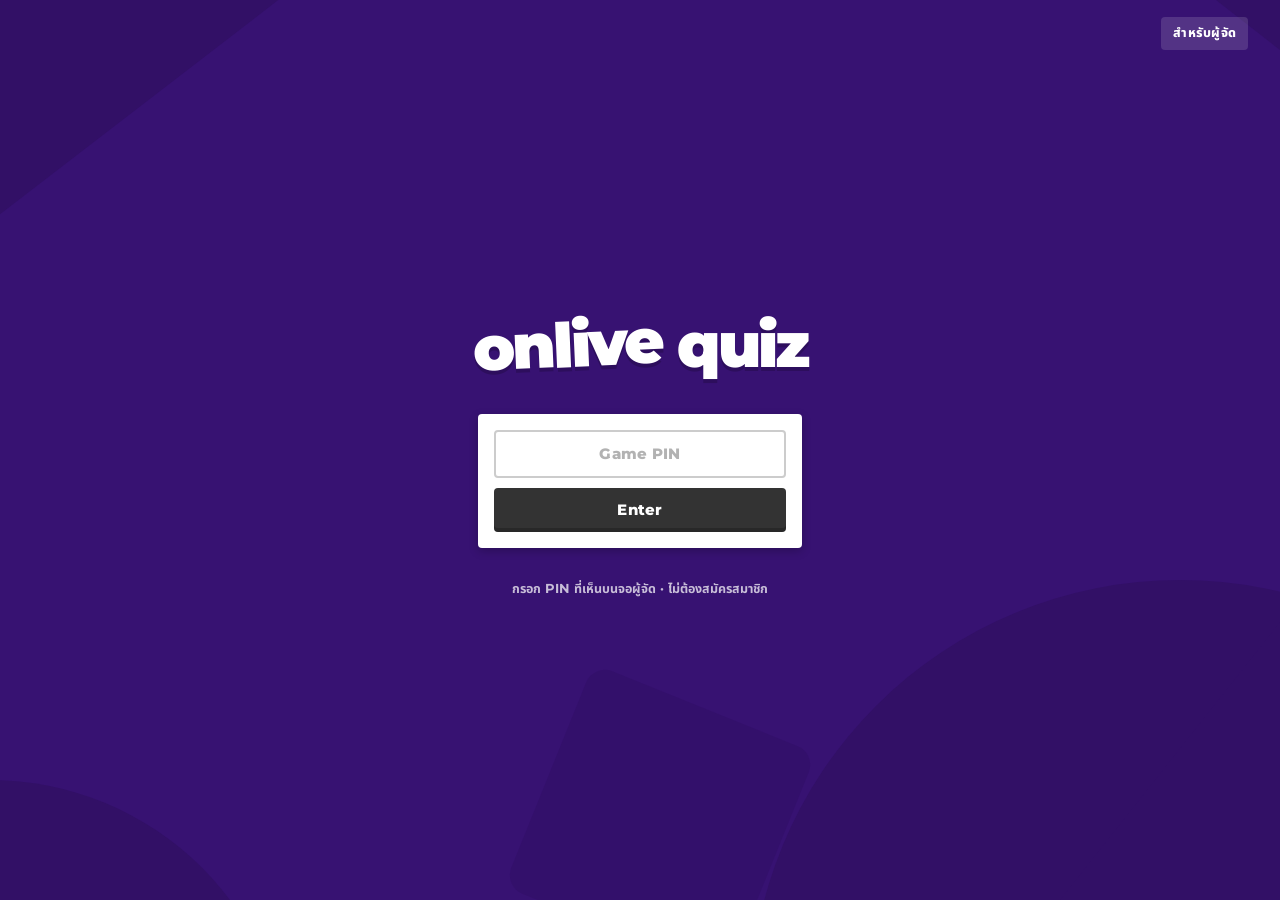
==== commit fc63317d: "feat(design): match kahoot.it pixel measurements + evidence study - measured the live landing page (" ====
--- a/docs/index.html
+++ b/docs/index.html
@@ -3,7 +3,7 @@
 <head>
 <meta charset="utf-8" />
 <meta name="viewport" content="width=device-width, initial-scale=1, viewport-fit=cover" />
-<meta name="theme-color" content="#46178f" />
+<meta name="theme-color" content="#371272" />
 <title>ONLIVE QUIZ — เกมตอบคำถามสดสำหรับการอบรม</title>
 <link rel="icon" href="data:image/svg+xml,<svg xmlns='http://www.w3.org/2000/svg' viewBox='0 0 100 100'><rect width='100' height='100' rx='22' fill='%2346178f'/><text x='50' y='72' font-size='58' text-anchor='middle' fill='white' font-family='sans-serif' font-weight='bold'>Q</text></svg>" />
 <link rel="stylesheet" href="assets/css/app.css" />
@@ -12,22 +12,20 @@
 
 <div class="k-page">
 
-  <header class="k-topbar">
-    <div class="brand">
-      <div class="logo">⚡</div>
-      <div class="brand-name">Onlive Quiz</div>
-    </div>
+  <header class="k-top">
     <button class="k-link" id="toggle-host">สำหรับผู้จัด</button>
   </header>
 
   <main class="k-main">
     <div class="k-logo-big"><span>onlive</span> <em>quiz</em></div>
 
-    <form class="k-join" id="join-form" autocomplete="off">
-      <input id="pin-input" class="k-input" inputmode="numeric" maxlength="6"
-             placeholder="Game PIN" aria-label="Game PIN" />
-      <button class="btn-enter" type="submit">Enter</button>
-    </form>
+    <div class="k-card">
+      <form class="k-join" id="join-form" autocomplete="off">
+        <input id="pin-input" class="k-input" inputmode="numeric" maxlength="6"
+               placeholder="Game PIN" aria-label="Game PIN" />
+        <button class="btn-enter" type="submit">Enter</button>
+      </form>
+    </div>
 
     <p class="k-note">กรอก PIN ที่เห็นบนจอผู้จัด · ไม่ต้องสมัครสมาชิก</p>
 
@@ -57,10 +55,6 @@
       </div>
     </div>
   </main>
-
-  <footer class="tc" style="padding:10px 0 4px; color:rgba(255,255,255,.6); font-size:11.5px; font-weight:700">
-    ONLIVE QUIZ · GitHub Pages + Supabase
-  </footer>
 </div>
 
 <script src="assets/js/vendor/supabase.js"></script>
--- a/docs/assets/css/app.css
+++ b/docs/assets/css/app.css
@@ -16,6 +16,10 @@
 
 :root{
   --purple:#46178f;
+  --purple-bg:#371272;      /* พื้นหลังหน้าเว็บ (วัดจาก kahoot.it) */
+  --purple-shape:#321066;   /* ลายเรขาคณิตบนพื้น */
+  --dark-btn:#333333;       /* ปุ่มดำ "Enter" (วัดจาก kahoot.it) */
+  --dark-btn-edge:#262626;
   --purple-2:#5b21b6;
   --purple-3:#864cbf;
   --purple-deep:#2b0a5f;
@@ -67,12 +71,12 @@
 body.theme-play,
 body.theme-join{
   --fg:#fff; --muted:rgba(255,255,255,.78);
-  background:var(--purple);
+  background:var(--purple-bg);
 }
 body.theme-play::before,
 body.theme-join::before{
   content:""; position:fixed; inset:0; z-index:0; pointer-events:none;
-  background:url("../img/confetti.svg") center/cover no-repeat;
+  background:url("../img/bg-kahoot.svg") center/cover no-repeat;
 }
 body.theme-play > *,
 body.theme-join > *{position:relative; z-index:1}
@@ -107,14 +111,6 @@
 body.theme-admin .brand .logo{background:var(--purple); color:#fff}
 
 /* โลโก้ใหญ่กลางหน้าร่วมเกม */
-.k-logo-big{
-  font-weight:900; font-size:clamp(40px,9vw,64px); line-height:.95; text-align:center;
-  letter-spacing:-.045em; color:#fff;
-  text-shadow:0 4px 0 rgba(0,0,0,.22);
-  text-transform:lowercase;
-}
-.k-logo-big span{display:inline-block; transform:rotate(-3deg)}
-.k-logo-big em{font-style:normal; color:#ffd166}
 
 /* ---------- การ์ด ---------- */
 .card{
@@ -170,14 +166,17 @@
 
 /* ปุ่มหลักแบบ Kahoot (Enter / Okay, go!) */
 .btn-enter{
-  width:100%; padding:18px 24px; border-radius:6px; border:none;
-  background:#1a1a1a; color:#fff; font-size:17px; font-weight:900;
-  letter-spacing:.04em; cursor:pointer; box-shadow:0 3px 0 rgba(0,0,0,.35);
-  transition:transform .08s, filter .15s;
-}
-.btn-enter:hover{filter:brightness(1.15)}
+  width:100%; height:44px; border-radius:4px; border:none;
+  background:var(--dark-btn); color:#fff; font-size:15px; font-weight:800;
+  letter-spacing:.02em; cursor:pointer; font-family:inherit;
+  box-shadow:inset 0 -4px 0 rgba(0,0,0,.22);
+  transition:transform .08s, background .15s, box-shadow .08s;
+}
+.btn-enter:hover{background:#3d3d3d}
 .btn-enter:active{transform:translateY(2px); box-shadow:none}
-.btn-enter:disabled{opacity:.5; cursor:not-allowed}
+.btn-enter:disabled{opacity:.5; cursor:not-allowed; transform:none}
+/* ปุ่ม lớn trên jumbotron ของผู้เล่น ใช้ความสูงมากกว่าปกติ */
+.play-shell .btn-enter{height:56px; font-size:17px; border-radius:6px}
 
 /* ---------- pills/badges ---------- */
 .pill{
@@ -197,24 +196,48 @@
 /* ============================================================================
    หน้าแรก / เข้าร่วม (kahoot.it style)
    ============================================================================ */
-.k-page{min-height:100dvh; display:flex; flex-direction:column; padding:20px}
-.k-topbar{display:flex; align-items:center; justify-content:space-between; gap:12px}
+.k-page{
+  min-height:100dvh; display:flex; flex-direction:column; padding:16px clamp(14px,4vw,32px) 18px;
+  position:relative;
+}
+.k-top{display:flex; align-items:center; justify-content:flex-end; gap:12px; min-height:34px}
 .k-link{
-  color:#fff; font-weight:900; font-size:12.5px; text-transform:uppercase; letter-spacing:.07em;
-  text-decoration:none; padding:9px 14px; border-radius:6px; border:2px solid rgba(255,255,255,.35);
-  background:rgba(255,255,255,.08); cursor:pointer;
-}
-.k-link:hover{background:rgba(255,255,255,.18)}
-.k-main{flex:1; display:flex; flex-direction:column; align-items:center; justify-content:center; gap:22px; padding:20px 0 40px}
-.k-join{width:100%; max-width:400px; display:flex; flex-direction:column; gap:12px}
+  color:#fff; font-weight:800; font-size:12.5px; letter-spacing:.02em;
+  text-decoration:none; padding:7px 12px; border-radius:4px; border:none;
+  background:rgba(255,255,255,.14); cursor:pointer; font-family:inherit;
+}
+.k-link:hover{background:rgba(255,255,255,.26)}
+.k-main{
+  flex:1; display:flex; flex-direction:column; align-items:center; justify-content:center;
+  gap:clamp(24px,4.4vh,46px); padding:10px 0 26px;
+}
+
+/* โลโก้ใหญ่กลางหน้าร่วมเกม */
+.k-logo-big{
+  font-weight:900; font-size:clamp(34px,5.6vw,62px); line-height:.92; text-align:center;
+  letter-spacing:-.045em; color:#fff; text-transform:lowercase;
+  text-shadow:0 4px 0 rgba(0,0,0,.18);
+}
+.k-logo-big span{display:inline-block; transform:rotate(-2.5deg)}
+.k-logo-big em{font-style:normal; color:#fff}
+
+/* การ์ดขาวใส่ PIN (ขนาดอ้างอิง kahoot.it: 324 × 139) */
+.k-card{
+  width:min(324px,calc(100vw - 40px)); padding:16px; border-radius:4px; background:#fff;
+  box-shadow:0 3px 10px rgba(0,0,0,.22);
+}
+.k-join{display:flex; flex-direction:column; gap:10px}
 .k-input{
-  height:66px; border-radius:6px; border:2px solid #fff; background:#fff;
-  font-size:24px; font-weight:900; text-align:center; color:var(--ink);
-  letter-spacing:.22em; padding:0 12px 0 22px;
-}
-.k-input::placeholder{color:#b3b3b3; letter-spacing:.02em; font-weight:800}
-.k-input:focus{border-color:#1a1a1a; box-shadow:0 0 0 4px rgba(255,255,255,.25)}
-.k-note{color:rgba(255,255,255,.8); font-size:12.5px; text-align:center; font-weight:700}
+  height:48px; width:100%; border-radius:4px; border:2px solid #ccc; background:#fff;
+  font-size:16px; font-weight:800; text-align:center; color:#333;
+  letter-spacing:.16em; padding:0 10px; box-shadow:none;
+}
+.k-input::placeholder{color:#b2b2b2; letter-spacing:.02em; font-weight:800; font-size:15px}
+.k-input:focus{border-color:#333; box-shadow:none}
+.k-note{
+  color:rgba(255,255,255,.72); font-size:12.5px; text-align:center; font-weight:700;
+  max-width:340px; line-height:1.6; margin-top:-8px;
+}
 
 /* การ์ดเข้าสู่ระบบผู้จัด (ขาว) */
 .k-host{width:100%; max-width:400px}
@@ -440,10 +463,11 @@
 
 /* ---------- ช่องกรอกชื่อผู้เล่น ---------- */
 .input-nick{
-  height:62px; font-size:20px; font-weight:800; text-align:center; letter-spacing:.01em;
-  border-radius:6px; border:2px solid var(--line);
-}
-.input-nick:focus{border-color:var(--purple); box-shadow:0 0 0 4px rgba(70,23,143,.12)}
+  height:56px; font-size:20px; font-weight:800; text-align:center; letter-spacing:.01em;
+  border-radius:4px; border:2px solid #ccc; color:#333;
+}
+.input-nick::placeholder{color:#b2b2b2; font-weight:800; font-size:17px}
+.input-nick:focus{border-color:#333; box-shadow:0 0 0 3px rgba(51,51,51,.14)}
 
 /* ---------- ตัวเลือกไอคอนชุดข้อสอบ ---------- */
 .emoji-row{display:flex; gap:8px; flex-wrap:wrap}
